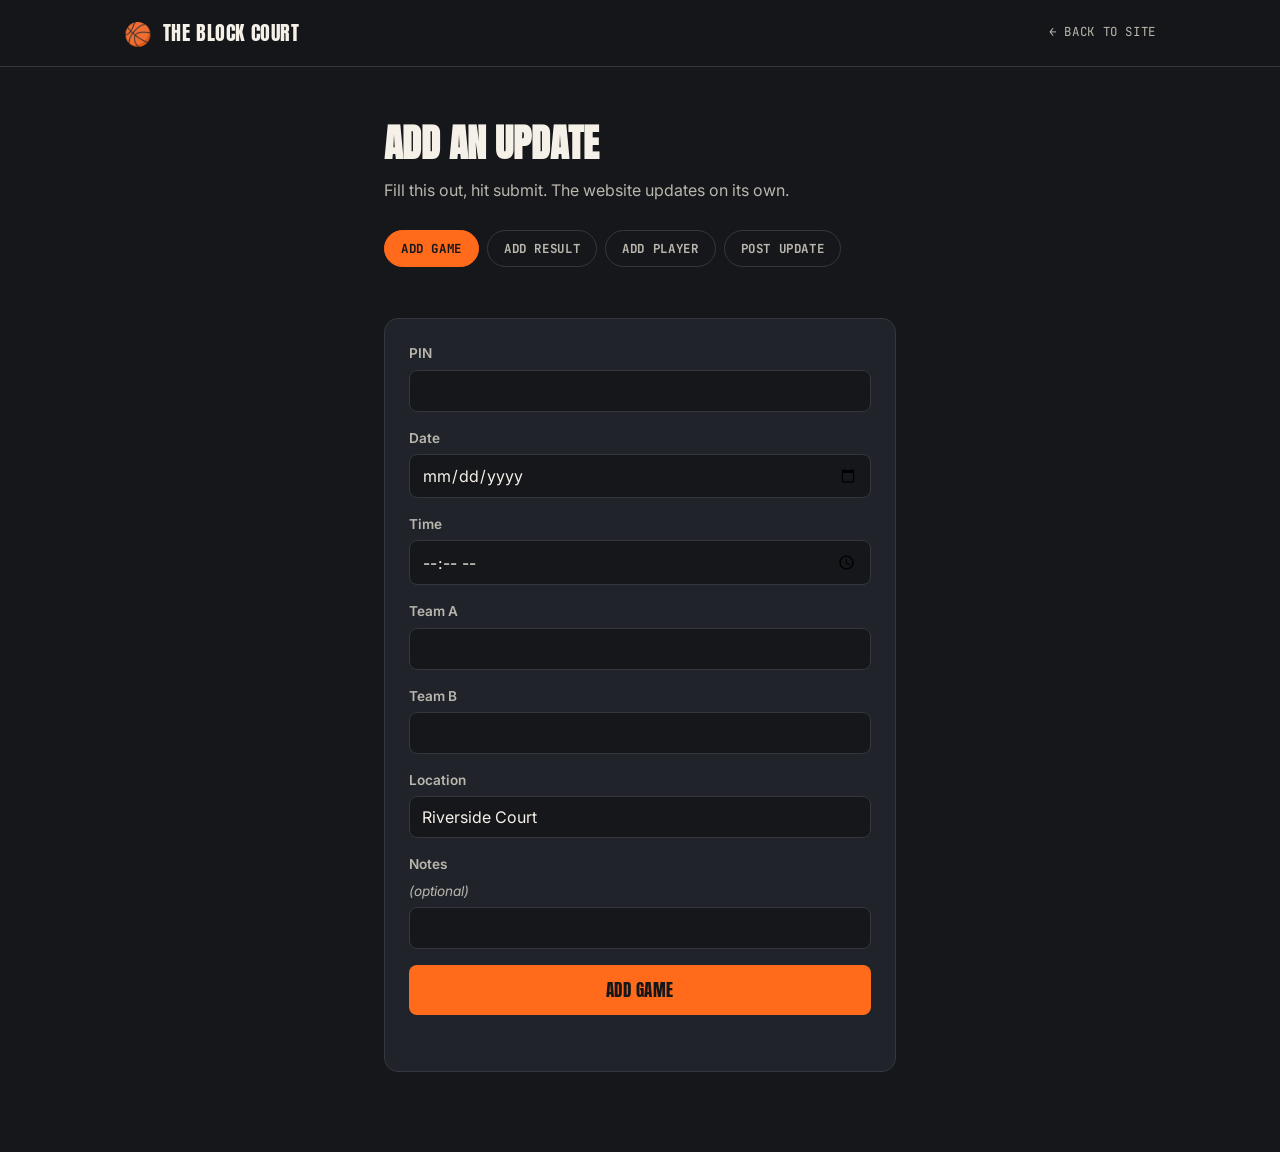
==== admin.html @ b1f1db63 "Add files via upload" ====
<!DOCTYPE html>
<html lang="en">
<head>
<meta charset="UTF-8">
<meta name="viewport" content="width=device-width, initial-scale=1.0">
<title>Update The Block Court</title>
<meta name="robots" content="noindex">

<link rel="preconnect" href="https://fonts.googleapis.com">
<link rel="preconnect" href="https://fonts.gstatic.com" crossorigin>
<link href="https://fonts.googleapis.com/css2?family=Anton&family=Inter:wght@400;500;600;700&family=JetBrains+Mono:wght@500;700&display=swap" rel="stylesheet">

<link rel="stylesheet" href="style.css">
<link rel="stylesheet" href="admin.css">
</head>
<body class="admin-body">

<header class="site-header">
  <div class="wrap header-inner">
    <a href="index.html" class="brand">
      <span class="brand-mark">&#127936;</span>
      <span class="brand-text">THE BLOCK COURT</span>
    </a>
    <a href="index.html" class="back-link">&larr; Back to site</a>
  </div>
</header>

<main class="wrap admin-wrap">

  <h1 class="admin-title">Add an Update</h1>
  <p class="admin-sub">Fill this out, hit submit. The website updates on its own.</p>

  <div class="admin-tabs" role="tablist" aria-label="Update type">
    <button class="admin-tab active" data-target="form-game">Add Game</button>
    <button class="admin-tab" data-target="form-result">Add Result</button>
    <button class="admin-tab" data-target="form-player">Add Player</button>
    <button class="admin-tab" data-target="form-news">Post Update</button>
  </div>

  <p id="pin-status" class="pin-status"></p>

  <!-- ADD GAME -->
  <form id="form-game" class="admin-form" data-sheet="Schedule">
    <label>PIN
      <input type="password" name="pin" inputmode="numeric" required>
    </label>
    <label>Date
      <input type="date" name="Date" required>
    </label>
    <label>Time
      <input type="time" name="Time" required>
    </label>
    <label>Team A
      <input type="text" name="TeamA" required>
    </label>
    <label>Team B
      <input type="text" name="TeamB" required>
    </label>
    <label>Location
      <input type="text" name="Location" value="Riverside Court">
    </label>
    <label>Notes <span class="optional">(optional)</span>
      <input type="text" name="Notes">
    </label>
    <button type="submit" class="admin-submit">Add Game</button>
    <p class="form-message" aria-live="polite"></p>
  </form>

  <!-- ADD RESULT -->
  <form id="form-result" class="admin-form hidden" data-sheet="Results">
    <label>PIN
      <input type="password" name="pin" inputmode="numeric" required>
    </label>
    <label>Date
      <input type="date" name="Date" required>
    </label>
    <label>Team A
      <input type="text" name="TeamA" required>
    </label>
    <label>Score A
      <input type="number" name="ScoreA" min="0" required>
    </label>
    <label>Team B
      <input type="text" name="TeamB" required>
    </label>
    <label>Score B
      <input type="number" name="ScoreB" min="0" required>
    </label>
    <button type="submit" class="admin-submit">Add Result</button>
    <p class="form-message" aria-live="polite"></p>
  </form>

  <!-- ADD PLAYER -->
  <form id="form-player" class="admin-form hidden" data-sheet="Rosters">
    <label>PIN
      <input type="password" name="pin" inputmode="numeric" required>
    </label>
    <label>Team
      <input type="text" name="Team" required>
    </label>
    <label>Player Name
      <input type="text" name="Player" required>
    </label>
    <label>Number <span class="optional">(optional)</span>
      <input type="text" name="Number">
    </label>
    <label>Position <span class="optional">(optional)</span>
      <input type="text" name="Position">
    </label>
    <button type="submit" class="admin-submit">Add Player</button>
    <p class="form-message" aria-live="polite"></p>
  </form>

  <!-- POST UPDATE -->
  <form id="form-news" class="admin-form hidden" data-sheet="Announcements">
    <label>PIN
      <input type="password" name="pin" inputmode="numeric" required>
    </label>
    <label>Title
      <input type="text" name="Title" required>
    </label>
    <label>Message
      <textarea name="Message" rows="3" required></textarea>
    </label>
    <button type="submit" class="admin-submit">Post Update</button>
    <p class="form-message" aria-live="polite"></p>
  </form>

</main>

<script src="admin.js"></script>
</body>
</html>
---- style.css ----
/* ===== Tokens ===== */
:root {
  --asphalt: #15171a;
  --asphalt-soft: #1d2024;
  --asphalt-card: #20242a;
  --chalk: #f5f1e8;
  --chalk-dim: #b9b6ad;
  --ball-orange: #ff6b1a;
  --paint-yellow: #e8b923;
  --net-grey: #6b7280;
  --line: #34383e;

  --font-display: 'Anton', sans-serif;
  --font-body: 'Inter', sans-serif;
  --font-mono: 'JetBrains Mono', monospace;

  --max-width: 1080px;
}

* { box-sizing: border-box; }

html { scroll-behavior: smooth; }
@media (prefers-reduced-motion: reduce) {
  html { scroll-behavior: auto; }
  *, *::before, *::after { animation-duration: 0.001ms !important; transition-duration: 0.001ms !important; }
}

body {
  margin: 0;
  background: var(--asphalt);
  color: var(--chalk);
  font-family: var(--font-body);
  line-height: 1.5;
  -webkit-font-smoothing: antialiased;
}

.wrap {
  max-width: var(--max-width);
  margin: 0 auto;
  padding: 0 24px;
}

a { color: var(--ball-orange); text-decoration: none; }
a:hover { text-decoration: underline; }

:focus-visible {
  outline: 3px solid var(--paint-yellow);
  outline-offset: 3px;
}

.skip-link {
  position: absolute;
  left: -999px;
  top: 0;
  background: var(--paint-yellow);
  color: var(--asphalt);
  padding: 8px 16px;
  z-index: 100;
}
.skip-link:focus { left: 0; }

/* ===== Header ===== */
.site-header {
  position: sticky;
  top: 0;
  z-index: 50;
  background: rgba(21, 23, 26, 0.92);
  backdrop-filter: blur(6px);
  border-bottom: 1px solid var(--line);
}

.header-inner {
  display: flex;
  align-items: center;
  justify-content: space-between;
  padding-top: 16px;
  padding-bottom: 16px;
  gap: 16px;
  flex-wrap: wrap;
}

.brand {
  display: flex;
  align-items: center;
  gap: 10px;
  font-family: var(--font-display);
  font-size: 1.25rem;
  letter-spacing: 0.03em;
  color: var(--chalk);
}
.brand:hover { text-decoration: none; color: var(--ball-orange); }
.brand-mark { font-size: 1.4rem; }

.main-nav {
  display: flex;
  gap: 10px;
  overflow-x: auto;
  -ms-overflow-style: none;
  scrollbar-width: none;
}
.main-nav::-webkit-scrollbar { display: none; }

.main-nav a {
  color: var(--chalk-dim);
  font-family: var(--font-mono);
  font-size: 0.78rem;
  font-weight: 700;
  text-transform: uppercase;
  letter-spacing: 0.06em;
  padding: 8px 14px;
  border: 1px solid var(--line);
  border-radius: 999px;
  white-space: nowrap;
  transition: border-color 0.15s ease, color 0.15s ease;
}
.main-nav a:hover {
  color: var(--ball-orange);
  border-color: var(--ball-orange);
  text-decoration: none;
}

/* ===== Hero ===== */
.hero {
  padding: 64px 0 56px;
  background:
    radial-gradient(ellipse at top right, rgba(255, 107, 26, 0.16), transparent 60%),
    var(--asphalt);
}

.eyebrow {
  font-family: var(--font-mono);
  text-transform: uppercase;
  letter-spacing: 0.12em;
  font-size: 0.78rem;
  color: var(--paint-yellow);
  margin: 0 0 12px;
}

.hero-title {
  font-family: var(--font-display);
  font-size: clamp(2.6rem, 7vw, 4.6rem);
  line-height: 1.02;
  text-transform: uppercase;
  letter-spacing: 0.01em;
  margin: 0 0 28px;
  max-width: 12ch;
}

.hero-sub {
  color: var(--chalk-dim);
  max-width: 38ch;
  margin: 24px 0 0;
}

.next-up-card {
  background: var(--asphalt-card);
  border: 1px solid var(--line);
  border-left: 4px solid var(--ball-orange);
  border-radius: 14px;
  padding: 24px 28px;
  max-width: 560px;
  animation: rise 0.5s ease both;
}
@media (prefers-reduced-motion: reduce) {
  .next-up-card { animation: none; }
}
@keyframes rise {
  from { opacity: 0; transform: translateY(10px); }
  to { opacity: 1; transform: translateY(0); }
}

.next-up-top {
  display: flex;
  justify-content: space-between;
  align-items: baseline;
  gap: 12px;
  margin-bottom: 14px;
  flex-wrap: wrap;
}

.next-up-when {
  font-family: var(--font-mono);
  font-weight: 700;
  letter-spacing: 0.04em;
  color: var(--paint-yellow);
  font-size: 0.95rem;
}

.next-up-countdown {
  font-family: var(--font-mono);
  font-size: 0.72rem;
  text-transform: uppercase;
  color: var(--asphalt);
  background: var(--ball-orange);
  padding: 4px 10px;
  border-radius: 999px;
  font-weight: 700;
}

.next-up-matchup {
  font-family: var(--font-display);
  font-size: clamp(1.5rem, 4vw, 2.1rem);
  text-transform: uppercase;
  line-height: 1.15;
  margin: 0 0 10px;
}

.next-up-vs {
  color: var(--net-grey);
  font-size: 0.7em;
  margin: 0 8px;
}

.next-up-meta {
  color: var(--chalk-dim);
  font-size: 0.9rem;
  margin: 0;
}

.empty-state {
  color: var(--chalk-dim);
  font-style: italic;
}

/* ===== Court divider (signature element) ===== */
.court-divider {
  height: 28px;
  margin: 0 auto;
  max-width: var(--max-width);
  position: relative;
  background-image: repeating-linear-gradient(
    to right,
    var(--line) 0,
    var(--line) 10px,
    transparent 10px,
    transparent 22px
  );
  background-position: center;
  background-size: 100% 2px;
  background-repeat: no-repeat;
}
.court-divider::after {
  content: "";
  position: absolute;
  top: 50%;
  left: 50%;
  width: 14px;
  height: 14px;
  border: 2px solid var(--ball-orange);
  border-radius: 50%;
  transform: translate(-50%, -50%);
  background: var(--asphalt);
}

/* ===== Sections ===== */
.section { padding: 56px 0; }

.section-title {
  font-family: var(--font-display);
  text-transform: uppercase;
  font-size: clamp(1.7rem, 4vw, 2.3rem);
  margin: 0 0 6px;
  letter-spacing: 0.01em;
}

.section-sub {
  color: var(--chalk-dim);
  margin: 0 0 28px;
  font-size: 0.95rem;
}

.loading-text { color: var(--chalk-dim); font-family: var(--font-mono); font-size: 0.85rem; }

/* ===== Schedule cards ===== */
.card-grid {
  display: grid;
  grid-template-columns: repeat(auto-fill, minmax(240px, 1fr));
  gap: 16px;
}

.game-card {
  background: var(--asphalt-card);
  border: 1px solid var(--line);
  border-radius: 12px;
  padding: 20px;
  transition: transform 0.15s ease, border-color 0.15s ease;
}
.game-card:hover { transform: translateY(-3px); border-color: var(--ball-orange); }

.game-card .date {
  font-family: var(--font-mono);
  font-size: 0.78rem;
  color: var(--paint-yellow);
  text-transform: uppercase;
  letter-spacing: 0.05em;
  margin: 0 0 10px;
}

.game-card .matchup {
  font-family: var(--font-display);
  font-size: 1.25rem;
  text-transform: uppercase;
  margin: 0 0 10px;
  line-height: 1.2;
}

.game-card .vs { color: var(--net-grey); font-size: 0.7em; margin: 0 6px; }

.game-card .meta {
  color: var(--chalk-dim);
  font-size: 0.85rem;
  margin: 0;
}

.game-card .notes {
  margin-top: 10px;
  font-size: 0.82rem;
  color: var(--chalk-dim);
  border-top: 1px dashed var(--line);
  padding-top: 10px;
}

/* ===== Results ===== */
.results-list {
  display: flex;
  flex-direction: column;
  gap: 10px;
}

.result-row {
  display: flex;
  align-items: center;
  justify-content: space-between;
  gap: 16px;
  background: var(--asphalt-card);
  border: 1px solid var(--line);
  border-radius: 10px;
  padding: 14px 20px;
  flex-wrap: wrap;
}

.result-date {
  font-family: var(--font-mono);
  font-size: 0.78rem;
  color: var(--chalk-dim);
  min-width: 90px;
}

.result-score {
  font-family: var(--font-display);
  font-size: 1.1rem;
  text-transform: uppercase;
  display: flex;
  align-items: center;
  gap: 10px;
  flex: 1;
}

.team-name.winner { color: var(--ball-orange); }
.team-name.loser { color: var(--chalk-dim); }

.score-num {
  font-family: var(--font-mono);
  font-weight: 700;
}

.result-score .dash { color: var(--net-grey); }

/* ===== Rosters ===== */
.roster-grid {
  display: grid;
  grid-template-columns: repeat(auto-fill, minmax(260px, 1fr));
  gap: 20px;
}

.team-card {
  background: var(--asphalt-card);
  border: 1px solid var(--line);
  border-top: 3px solid var(--paint-yellow);
  border-radius: 12px;
  padding: 20px;
}

.team-card h3 {
  font-family: var(--font-display);
  text-transform: uppercase;
  margin: 0 0 14px;
  font-size: 1.3rem;
}

.player-list {
  list-style: none;
  margin: 0;
  padding: 0;
  display: flex;
  flex-direction: column;
  gap: 8px;
}

.player-chip {
  display: flex;
  align-items: baseline;
  gap: 10px;
  font-size: 0.92rem;
}

.player-number {
  font-family: var(--font-mono);
  color: var(--ball-orange);
  font-weight: 700;
  min-width: 24px;
}

.player-position {
  color: var(--chalk-dim);
  font-size: 0.78rem;
  margin-left: auto;
}

/* ===== News feed ===== */
.news-feed {
  display: flex;
  flex-direction: column;
  gap: 16px;
  max-width: 680px;
}

.news-item {
  background: var(--asphalt-card);
  border: 1px solid var(--line);
  border-radius: 12px;
  padding: 18px 22px;
}

.news-date {
  font-family: var(--font-mono);
  font-size: 0.72rem;
  color: var(--paint-yellow);
  text-transform: uppercase;
  letter-spacing: 0.05em;
  margin: 0 0 6px;
}

.news-title {
  font-weight: 700;
  margin: 0 0 6px;
  font-size: 1.02rem;
}

.news-message {
  color: var(--chalk-dim);
  margin: 0;
  font-size: 0.92rem;
}

/* ===== Footer ===== */
.site-footer {
  border-top: 1px solid var(--line);
  padding: 28px 0 40px;
}

.footer-inner {
  display: flex;
  justify-content: space-between;
  align-items: center;
  flex-wrap: wrap;
  gap: 12px;
  color: var(--chalk-dim);
  font-size: 0.85rem;
}

.footer-inner a {
  font-family: var(--font-mono);
  font-weight: 700;
  font-size: 0.8rem;
  text-transform: uppercase;
}

/* ===== Responsive ===== */
@media (max-width: 600px) {
  .header-inner { flex-direction: column; align-items: flex-start; }
  .next-up-top { flex-direction: column; align-items: flex-start; }
}
---- admin.css ----
/* ===== Admin page specific styles ===== */

.admin-wrap {
  padding: 48px 24px 80px;
  max-width: 560px;
}

.back-link {
  font-family: var(--font-mono);
  font-size: 0.78rem;
  text-transform: uppercase;
  letter-spacing: 0.05em;
  color: var(--chalk-dim);
}
.back-link:hover { color: var(--ball-orange); }

.admin-title {
  font-family: var(--font-display);
  text-transform: uppercase;
  font-size: clamp(1.8rem, 5vw, 2.4rem);
  margin: 0 0 6px;
}

.admin-sub {
  color: var(--chalk-dim);
  margin: 0 0 28px;
}

.admin-tabs {
  display: flex;
  flex-wrap: wrap;
  gap: 8px;
  margin-bottom: 24px;
}

.admin-tab {
  font-family: var(--font-mono);
  font-size: 0.78rem;
  font-weight: 700;
  text-transform: uppercase;
  letter-spacing: 0.05em;
  background: transparent;
  color: var(--chalk-dim);
  border: 1px solid var(--line);
  border-radius: 999px;
  padding: 9px 16px;
  cursor: pointer;
  transition: border-color 0.15s ease, color 0.15s ease, background 0.15s ease;
}

.admin-tab:hover { border-color: var(--ball-orange); color: var(--chalk); }

.admin-tab.active {
  background: var(--ball-orange);
  border-color: var(--ball-orange);
  color: var(--asphalt);
}

.pin-status {
  font-family: var(--font-mono);
  font-size: 0.78rem;
  color: var(--paint-yellow);
  min-height: 1.2em;
  margin: 0 0 12px;
}

.admin-form {
  background: var(--asphalt-card);
  border: 1px solid var(--line);
  border-radius: 14px;
  padding: 24px;
  display: flex;
  flex-direction: column;
  gap: 16px;
}

.admin-form.hidden { display: none; }

.admin-form label {
  display: flex;
  flex-direction: column;
  gap: 6px;
  font-size: 0.85rem;
  font-weight: 600;
  color: var(--chalk-dim);
}

.admin-form .optional {
  font-weight: 400;
  font-style: italic;
  text-transform: none;
  letter-spacing: 0;
}

.admin-form input,
.admin-form textarea {
  font-family: var(--font-body);
  font-size: 1rem;
  color: var(--chalk);
  background: var(--asphalt);
  border: 1px solid var(--line);
  border-radius: 8px;
  padding: 10px 12px;
  resize: vertical;
}

.admin-form input:focus,
.admin-form textarea:focus {
  outline: none;
  border-color: var(--ball-orange);
}

.admin-submit {
  font-family: var(--font-display);
  text-transform: uppercase;
  letter-spacing: 0.03em;
  font-size: 1.05rem;
  background: var(--ball-orange);
  color: var(--asphalt);
  border: none;
  border-radius: 8px;
  padding: 12px 20px;
  cursor: pointer;
  transition: transform 0.1s ease, opacity 0.15s ease;
}

.admin-submit:hover { transform: translateY(-1px); }
.admin-submit:disabled { opacity: 0.6; cursor: not-allowed; transform: none; }

.form-message {
  font-family: var(--font-mono);
  font-size: 0.82rem;
  margin: 0;
  min-height: 1.2em;
}

.form-message.success { color: var(--ball-orange); }
.form-message.error { color: #ff5c5c; }
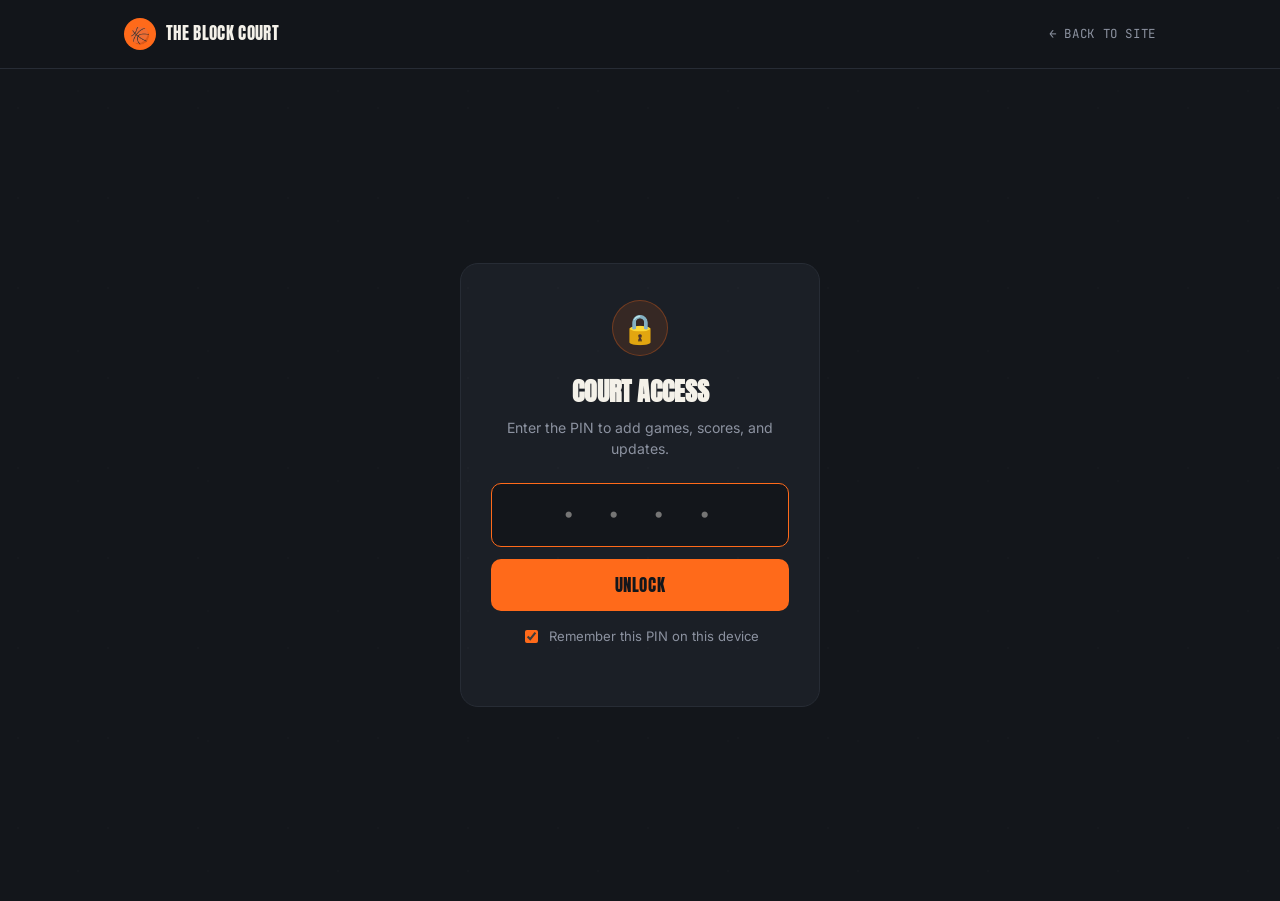
==== commit 7296bf91: "Add files via upload" ====
--- a/admin.html
+++ b/admin.html
@@ -25,10 +25,46 @@
   </div>
 </header>
 
-<main class="wrap admin-wrap">
+<!-- ===== PIN GATE — shown until correct PIN is entered ===== -->
+<div id="pin-gate" class="pin-gate">
+  <div class="pin-gate-card">
+    <div class="pin-gate-icon">&#128274;</div>
+    <h1 class="pin-gate-title">Court Access</h1>
+    <p class="pin-gate-sub">Enter the PIN to add games, scores, and updates.</p>
 
-  <h1 class="admin-title">Add an Update</h1>
-  <p class="admin-sub">Fill this out, hit submit. The website updates on its own.</p>
+    <form id="pin-gate-form" autocomplete="off">
+      <input
+        id="pin-gate-input"
+        type="password"
+        inputmode="numeric"
+        pattern="[0-9]*"
+        maxlength="12"
+        placeholder="• • • •"
+        aria-label="Admin PIN"
+        autofocus
+      >
+      <button type="submit" class="pin-gate-submit">Unlock</button>
+    </form>
+
+    <label class="pin-remember">
+      <input type="checkbox" id="pin-remember-check" checked>
+      Remember this PIN on this device
+    </label>
+
+    <p id="pin-gate-error" class="pin-gate-error" aria-live="polite"></p>
+  </div>
+</div>
+
+<!-- ===== ADMIN CONTENT — hidden until unlocked ===== -->
+<main class="wrap admin-wrap hidden" id="admin-main">
+
+  <div class="admin-head">
+    <div>
+      <h1 class="admin-title">Add an Update</h1>
+      <p class="admin-sub">Fill this out, hit submit. The website updates on its own.</p>
+    </div>
+    <button id="lock-btn" class="lock-btn" type="button" title="Lock admin">&#128274; Lock</button>
+  </div>
 
   <div class="admin-tabs" role="tablist" aria-label="Update type">
     <button class="admin-tab active" data-target="form-game">Add Game</button>
@@ -37,13 +73,8 @@
     <button class="admin-tab" data-target="form-news">Post Update</button>
   </div>
 
-  <p id="pin-status" class="pin-status"></p>
-
   <!-- ADD GAME -->
   <form id="form-game" class="admin-form" data-sheet="Schedule">
-    <label>PIN
-      <input type="password" name="pin" inputmode="numeric" required>
-    </label>
     <label>Date
       <input type="date" name="Date" required>
     </label>
@@ -68,9 +99,6 @@
 
   <!-- ADD RESULT -->
   <form id="form-result" class="admin-form hidden" data-sheet="Results">
-    <label>PIN
-      <input type="password" name="pin" inputmode="numeric" required>
-    </label>
     <label>Date
       <input type="date" name="Date" required>
     </label>
@@ -92,9 +120,6 @@
 
   <!-- ADD PLAYER -->
   <form id="form-player" class="admin-form hidden" data-sheet="Rosters">
-    <label>PIN
-      <input type="password" name="pin" inputmode="numeric" required>
-    </label>
     <label>Team
       <input type="text" name="Team" required>
     </label>
@@ -113,9 +138,6 @@
 
   <!-- POST UPDATE -->
   <form id="form-news" class="admin-form hidden" data-sheet="Announcements">
-    <label>PIN
-      <input type="password" name="pin" inputmode="numeric" required>
-    </label>
     <label>Title
       <input type="text" name="Title" required>
     </label>
--- a/style.css
+++ b/style.css
@@ -1,29 +1,30 @@
-/* ===== Tokens ===== */
+/* =========================================================
+   THE BLOCK COURT — stylesheet
+   ========================================================= */
+
 :root {
-  --asphalt: #15171a;
-  --asphalt-soft: #1d2024;
-  --asphalt-card: #20242a;
-  --chalk: #f5f1e8;
-  --chalk-dim: #b9b6ad;
-  --ball-orange: #ff6b1a;
-  --paint-yellow: #e8b923;
-  --net-grey: #6b7280;
-  --line: #34383e;
-
-  --font-display: 'Anton', sans-serif;
-  --font-body: 'Inter', sans-serif;
-  --font-mono: 'JetBrains Mono', monospace;
-
-  --max-width: 1080px;
+  --asphalt: #13161B;
+  --asphalt-card: #1B1F26;
+  --asphalt-card-2: #20242C;
+  --ball-orange: #FF6A1A;
+  --ball-orange-dim: #C9551A;
+  --paint-yellow: #F4C430;
+  --chalk: #F4F1E9;
+  --chalk-dim: #8C92A0;
+  --line: #272C35;
+  --win: #4ADE80;
+  --loss: #6B7280;
+
+  --font-display: "Anton", sans-serif;
+  --font-body: "Inter", sans-serif;
+  --font-mono: "JetBrains Mono", monospace;
+
+  --wrap: 1080px;
 }
 
 * { box-sizing: border-box; }
 
 html { scroll-behavior: smooth; }
-@media (prefers-reduced-motion: reduce) {
-  html { scroll-behavior: auto; }
-  *, *::before, *::after { animation-duration: 0.001ms !important; transition-duration: 0.001ms !important; }
-}
 
 body {
   margin: 0;
@@ -34,38 +35,56 @@
   -webkit-font-smoothing: antialiased;
 }
 
-.wrap {
-  max-width: var(--max-width);
-  margin: 0 auto;
-  padding: 0 24px;
+/* subtle asphalt texture */
+body::before {
+  content: "";
+  position: fixed;
+  inset: 0;
+  pointer-events: none;
+  z-index: 0;
+  background-image:
+    radial-gradient(circle at 20% 20%, rgba(255,255,255,0.015) 1px, transparent 1px),
+    radial-gradient(circle at 60% 70%, rgba(255,255,255,0.012) 1px, transparent 1px);
+  background-size: 90px 90px, 130px 130px;
 }
 
 a { color: var(--ball-orange); text-decoration: none; }
-a:hover { text-decoration: underline; }
-
-:focus-visible {
-  outline: 3px solid var(--paint-yellow);
-  outline-offset: 3px;
-}
+a:hover { color: var(--paint-yellow); }
+
+img { max-width: 100%; display: block; }
+
+.wrap { max-width: var(--wrap); margin: 0 auto; padding: 0 24px; }
 
 .skip-link {
   position: absolute;
-  left: -999px;
+  left: -9999px;
   top: 0;
-  background: var(--paint-yellow);
+  background: var(--ball-orange);
   color: var(--asphalt);
-  padding: 8px 16px;
+  padding: 10px 16px;
   z-index: 100;
-}
-.skip-link:focus { left: 0; }
+  font-family: var(--font-mono);
+  font-weight: 700;
+}
+.skip-link:focus { left: 16px; top: 16px; }
+
+:focus-visible {
+  outline: 2px solid var(--paint-yellow);
+  outline-offset: 3px;
+}
+
+@media (prefers-reduced-motion: reduce) {
+  *, *::before, *::after { animation-duration: 0.001ms !important; transition-duration: 0.001ms !important; }
+}
 
 /* ===== Header ===== */
+
 .site-header {
   position: sticky;
   top: 0;
   z-index: 50;
-  background: rgba(21, 23, 26, 0.92);
-  backdrop-filter: blur(6px);
+  background: rgba(19, 22, 27, 0.88);
+  backdrop-filter: blur(10px);
   border-bottom: 1px solid var(--line);
 }
 
@@ -73,369 +92,423 @@
   display: flex;
   align-items: center;
   justify-content: space-between;
-  padding-top: 16px;
-  padding-bottom: 16px;
-  gap: 16px;
-  flex-wrap: wrap;
+  height: 68px;
 }
 
 .brand {
   display: flex;
   align-items: center;
   gap: 10px;
+  color: var(--chalk);
   font-family: var(--font-display);
-  font-size: 1.25rem;
-  letter-spacing: 0.03em;
-  color: var(--chalk);
-}
-.brand:hover { text-decoration: none; color: var(--ball-orange); }
-.brand-mark { font-size: 1.4rem; }
-
-.main-nav {
-  display: flex;
-  gap: 10px;
-  overflow-x: auto;
-  -ms-overflow-style: none;
-  scrollbar-width: none;
-}
-.main-nav::-webkit-scrollbar { display: none; }
-
+  letter-spacing: 0.02em;
+  font-size: 1.05rem;
+  text-transform: uppercase;
+}
+.brand:hover { color: var(--chalk); }
+.brand-mark {
+  display: inline-flex;
+  width: 32px; height: 32px;
+  align-items: center; justify-content: center;
+  background: var(--ball-orange);
+  color: var(--asphalt);
+  border-radius: 50%;
+  font-size: 1rem;
+}
+
+.main-nav { display: flex; gap: 28px; }
 .main-nav a {
   color: var(--chalk-dim);
   font-family: var(--font-mono);
   font-size: 0.78rem;
   font-weight: 700;
   text-transform: uppercase;
-  letter-spacing: 0.06em;
-  padding: 8px 14px;
-  border: 1px solid var(--line);
-  border-radius: 999px;
-  white-space: nowrap;
-  transition: border-color 0.15s ease, color 0.15s ease;
-}
-.main-nav a:hover {
+  letter-spacing: 0.08em;
+  position: relative;
+  padding: 4px 0;
+}
+.main-nav a::after {
+  content: "";
+  position: absolute;
+  left: 0; bottom: -2px;
+  width: 0; height: 2px;
+  background: var(--ball-orange);
+  transition: width 0.18s ease;
+}
+.main-nav a:hover { color: var(--chalk); }
+.main-nav a:hover::after { width: 100%; }
+
+@media (max-width: 640px) {
+  .main-nav { gap: 16px; }
+  .main-nav a { font-size: 0.68rem; letter-spacing: 0.04em; }
+  .brand-text { font-size: 0.85rem; }
+}
+
+/* ===== Hero ===== */
+
+.hero {
+  position: relative;
+  padding: 56px 0 48px;
+  overflow: hidden;
+}
+
+.hero-inner { position: relative; z-index: 1; }
+
+.eyebrow {
+  font-family: var(--font-mono);
+  font-size: 0.78rem;
+  font-weight: 700;
+  text-transform: uppercase;
+  letter-spacing: 0.14em;
   color: var(--ball-orange);
-  border-color: var(--ball-orange);
-  text-decoration: none;
-}
-
-/* ===== Hero ===== */
-.hero {
-  padding: 64px 0 56px;
-  background:
-    radial-gradient(ellipse at top right, rgba(255, 107, 26, 0.16), transparent 60%),
-    var(--asphalt);
-}
-
-.eyebrow {
-  font-family: var(--font-mono);
-  text-transform: uppercase;
-  letter-spacing: 0.12em;
-  font-size: 0.78rem;
-  color: var(--paint-yellow);
   margin: 0 0 12px;
 }
 
 .hero-title {
   font-family: var(--font-display);
-  font-size: clamp(2.6rem, 7vw, 4.6rem);
-  line-height: 1.02;
-  text-transform: uppercase;
+  text-transform: uppercase;
+  font-size: clamp(2.6rem, 8vw, 4.6rem);
+  line-height: 0.96;
   letter-spacing: 0.01em;
   margin: 0 0 28px;
-  max-width: 12ch;
-}
-
-.hero-sub {
-  color: var(--chalk-dim);
-  max-width: 38ch;
-  margin: 24px 0 0;
-}
+  max-width: 11ch;
+}
+
+/* ===== Next Up scoreboard card ===== */
 
 .next-up-card {
-  background: var(--asphalt-card);
+  position: relative;
+  background:
+    linear-gradient(180deg, var(--asphalt-card-2), var(--asphalt-card));
   border: 1px solid var(--line);
-  border-left: 4px solid var(--ball-orange);
-  border-radius: 14px;
-  padding: 24px 28px;
-  max-width: 560px;
-  animation: rise 0.5s ease both;
-}
-@media (prefers-reduced-motion: reduce) {
-  .next-up-card { animation: none; }
-}
-@keyframes rise {
-  from { opacity: 0; transform: translateY(10px); }
-  to { opacity: 1; transform: translateY(0); }
+  border-radius: 18px;
+  padding: 28px 26px 26px;
+  max-width: 620px;
+  overflow: hidden;
+}
+
+/* court-arc watermark — signature element */
+.next-up-card::after {
+  content: "";
+  position: absolute;
+  right: -90px;
+  bottom: -110px;
+  width: 260px;
+  height: 260px;
+  border: 2px solid rgba(255, 106, 26, 0.14);
+  border-radius: 50%;
+  pointer-events: none;
+}
+.next-up-card::before {
+  content: "";
+  position: absolute;
+  right: -10px;
+  top: -10px;
+  width: 3px;
+  height: 70px;
+  background: repeating-linear-gradient(
+    180deg,
+    rgba(244, 196, 48, 0.35) 0 6px,
+    transparent 6px 12px
+  );
+  pointer-events: none;
 }
 
 .next-up-top {
   display: flex;
+  align-items: center;
   justify-content: space-between;
-  align-items: baseline;
-  gap: 12px;
-  margin-bottom: 14px;
-  flex-wrap: wrap;
+  margin-bottom: 16px;
 }
 
 .next-up-when {
   font-family: var(--font-mono);
-  font-weight: 700;
+  font-size: 0.82rem;
+  font-weight: 500;
+  color: var(--chalk-dim);
+  text-transform: uppercase;
   letter-spacing: 0.04em;
-  color: var(--paint-yellow);
-  font-size: 0.95rem;
 }
 
 .next-up-countdown {
   font-family: var(--font-mono);
-  font-size: 0.72rem;
-  text-transform: uppercase;
+  font-size: 0.74rem;
+  font-weight: 700;
+  text-transform: uppercase;
+  letter-spacing: 0.08em;
+  background: var(--ball-orange);
   color: var(--asphalt);
-  background: var(--ball-orange);
-  padding: 4px 10px;
+  padding: 5px 11px;
   border-radius: 999px;
-  font-weight: 700;
 }
 
 .next-up-matchup {
   font-family: var(--font-display);
-  font-size: clamp(1.5rem, 4vw, 2.1rem);
-  text-transform: uppercase;
-  line-height: 1.15;
-  margin: 0 0 10px;
+  text-transform: uppercase;
+  font-size: clamp(1.5rem, 4.5vw, 2.1rem);
+  display: flex;
+  align-items: center;
+  gap: 16px;
+  margin: 0 0 14px;
+  flex-wrap: wrap;
 }
 
 .next-up-vs {
-  color: var(--net-grey);
-  font-size: 0.7em;
-  margin: 0 8px;
+  font-family: var(--font-mono);
+  font-size: 0.85rem;
+  color: var(--paint-yellow);
+  background: rgba(244, 196, 48, 0.1);
+  border: 1px solid rgba(244, 196, 48, 0.3);
+  border-radius: 6px;
+  padding: 3px 9px;
 }
 
 .next-up-meta {
-  color: var(--chalk-dim);
-  font-size: 0.9rem;
+  font-size: 0.92rem;
+  color: var(--chalk-dim);
   margin: 0;
-}
-
-.empty-state {
-  color: var(--chalk-dim);
-  font-style: italic;
-}
-
-/* ===== Court divider (signature element) ===== */
+  position: relative;
+  z-index: 1;
+}
+
+.hero-sub {
+  margin: 22px 0 0;
+  color: var(--chalk-dim);
+  font-size: 0.95rem;
+  max-width: 42ch;
+}
+
+/* ===== Court divider — signature device ===== */
+
 .court-divider {
   height: 28px;
-  margin: 0 auto;
-  max-width: var(--max-width);
   position: relative;
-  background-image: repeating-linear-gradient(
-    to right,
-    var(--line) 0,
-    var(--line) 10px,
-    transparent 10px,
-    transparent 22px
+  margin: 8px 0;
+}
+.court-divider::before {
+  content: "";
+  position: absolute;
+  top: 50%;
+  left: 0; right: 0;
+  height: 1px;
+  background: repeating-linear-gradient(
+    90deg,
+    var(--line) 0 14px,
+    transparent 14px 26px
   );
-  background-position: center;
-  background-size: 100% 2px;
-  background-repeat: no-repeat;
 }
 .court-divider::after {
   content: "";
   position: absolute;
-  top: 50%;
-  left: 50%;
-  width: 14px;
-  height: 14px;
-  border: 2px solid var(--ball-orange);
+  top: 50%; left: 50%;
+  width: 10px; height: 10px;
+  margin: -5px 0 0 -5px;
   border-radius: 50%;
-  transform: translate(-50%, -50%);
-  background: var(--asphalt);
+  background: var(--ball-orange-dim);
+  opacity: 0.5;
 }
 
 /* ===== Sections ===== */
-.section { padding: 56px 0; }
+
+.section { padding: 44px 0; }
 
 .section-title {
   font-family: var(--font-display);
   text-transform: uppercase;
-  font-size: clamp(1.7rem, 4vw, 2.3rem);
-  margin: 0 0 6px;
+  font-size: clamp(1.5rem, 4vw, 2rem);
+  margin: 0 0 4px;
   letter-spacing: 0.01em;
 }
 
 .section-sub {
   color: var(--chalk-dim);
-  margin: 0 0 28px;
-  font-size: 0.95rem;
-}
-
-.loading-text { color: var(--chalk-dim); font-family: var(--font-mono); font-size: 0.85rem; }
+  margin: 0 0 26px;
+  font-size: 0.92rem;
+}
+
+.loading-text, .empty-state {
+  color: var(--chalk-dim);
+  font-family: var(--font-mono);
+  font-size: 0.85rem;
+}
 
 /* ===== Schedule cards ===== */
+
 .card-grid {
   display: grid;
-  grid-template-columns: repeat(auto-fill, minmax(240px, 1fr));
-  gap: 16px;
+  grid-template-columns: repeat(auto-fill, minmax(250px, 1fr));
+  gap: 14px;
 }
 
 .game-card {
   background: var(--asphalt-card);
   border: 1px solid var(--line);
-  border-radius: 12px;
-  padding: 20px;
-  transition: transform 0.15s ease, border-color 0.15s ease;
-}
-.game-card:hover { transform: translateY(-3px); border-color: var(--ball-orange); }
+  border-radius: 14px;
+  padding: 18px 18px 16px;
+  transition: border-color 0.15s ease, transform 0.15s ease;
+}
+.game-card:hover {
+  border-color: var(--ball-orange-dim);
+  transform: translateY(-2px);
+}
 
 .game-card .date {
   font-family: var(--font-mono);
-  font-size: 0.78rem;
+  font-size: 0.74rem;
+  font-weight: 700;
+  text-transform: uppercase;
+  letter-spacing: 0.06em;
   color: var(--paint-yellow);
-  text-transform: uppercase;
-  letter-spacing: 0.05em;
   margin: 0 0 10px;
 }
 
 .game-card .matchup {
   font-family: var(--font-display);
+  text-transform: uppercase;
   font-size: 1.25rem;
-  text-transform: uppercase;
-  margin: 0 0 10px;
-  line-height: 1.2;
-}
-
-.game-card .vs { color: var(--net-grey); font-size: 0.7em; margin: 0 6px; }
+  display: flex;
+  align-items: baseline;
+  gap: 10px;
+  margin: 0 0 8px;
+}
+.game-card .vs {
+  font-family: var(--font-mono);
+  font-size: 0.65rem;
+  color: var(--chalk-dim);
+  text-transform: uppercase;
+}
 
 .game-card .meta {
-  color: var(--chalk-dim);
   font-size: 0.85rem;
+  color: var(--chalk-dim);
   margin: 0;
 }
 
 .game-card .notes {
-  margin-top: 10px;
   font-size: 0.82rem;
-  color: var(--chalk-dim);
-  border-top: 1px dashed var(--line);
-  padding-top: 10px;
+  color: var(--ball-orange);
+  margin: 8px 0 0;
+  font-style: italic;
 }
 
 /* ===== Results ===== */
+
 .results-list {
   display: flex;
   flex-direction: column;
-  gap: 10px;
+  gap: 8px;
 }
 
 .result-row {
   display: flex;
   align-items: center;
   justify-content: space-between;
-  gap: 16px;
   background: var(--asphalt-card);
   border: 1px solid var(--line);
   border-radius: 10px;
-  padding: 14px 20px;
+  padding: 14px 18px;
   flex-wrap: wrap;
+  gap: 8px;
 }
 
 .result-date {
   font-family: var(--font-mono);
-  font-size: 0.78rem;
-  color: var(--chalk-dim);
+  font-size: 0.72rem;
+  color: var(--chalk-dim);
+  text-transform: uppercase;
+  letter-spacing: 0.05em;
   min-width: 90px;
 }
 
 .result-score {
-  font-family: var(--font-display);
+  display: flex;
+  align-items: center;
+  gap: 10px;
+  font-family: var(--font-mono);
+}
+
+.team-name { font-size: 0.92rem; font-weight: 500; color: var(--chalk-dim); }
+.team-name.winner { color: var(--chalk); font-weight: 700; }
+.team-name.loser { opacity: 0.6; }
+
+.score-num {
   font-size: 1.1rem;
-  text-transform: uppercase;
-  display: flex;
-  align-items: center;
-  gap: 10px;
-  flex: 1;
-}
-
-.team-name.winner { color: var(--ball-orange); }
-.team-name.loser { color: var(--chalk-dim); }
-
-.score-num {
-  font-family: var(--font-mono);
-  font-weight: 700;
-}
-
-.result-score .dash { color: var(--net-grey); }
+  font-weight: 700;
+  min-width: 1.6ch;
+  text-align: center;
+}
+
+.dash { color: var(--chalk-dim); }
 
 /* ===== Rosters ===== */
+
 .roster-grid {
   display: grid;
   grid-template-columns: repeat(auto-fill, minmax(260px, 1fr));
-  gap: 20px;
+  gap: 16px;
 }
 
 .team-card {
   background: var(--asphalt-card);
   border: 1px solid var(--line);
-  border-top: 3px solid var(--paint-yellow);
-  border-radius: 12px;
+  border-radius: 14px;
   padding: 20px;
 }
 
 .team-card h3 {
   font-family: var(--font-display);
   text-transform: uppercase;
+  font-size: 1.15rem;
   margin: 0 0 14px;
-  font-size: 1.3rem;
-}
-
-.player-list {
-  list-style: none;
-  margin: 0;
-  padding: 0;
-  display: flex;
-  flex-direction: column;
-  gap: 8px;
-}
+  padding-bottom: 12px;
+  border-bottom: 1px dashed var(--line);
+  color: var(--ball-orange);
+}
+
+.player-list { list-style: none; margin: 0; padding: 0; display: flex; flex-direction: column; gap: 9px; }
 
 .player-chip {
   display: flex;
-  align-items: baseline;
+  align-items: center;
   gap: 10px;
-  font-size: 0.92rem;
+  font-size: 0.9rem;
 }
 
 .player-number {
   font-family: var(--font-mono);
-  color: var(--ball-orange);
-  font-weight: 700;
-  min-width: 24px;
+  font-weight: 700;
+  font-size: 0.78rem;
+  color: var(--asphalt);
+  background: var(--paint-yellow);
+  border-radius: 5px;
+  padding: 2px 6px;
+  min-width: 2.2em;
+  text-align: center;
 }
 
 .player-position {
-  color: var(--chalk-dim);
-  font-size: 0.78rem;
   margin-left: auto;
-}
-
-/* ===== News feed ===== */
-.news-feed {
-  display: flex;
-  flex-direction: column;
-  gap: 16px;
-  max-width: 680px;
-}
+  font-family: var(--font-mono);
+  font-size: 0.7rem;
+  color: var(--chalk-dim);
+  text-transform: uppercase;
+}
+
+/* ===== Court Talk / News ===== */
+
+.news-feed { display: flex; flex-direction: column; gap: 12px; max-width: 680px; }
 
 .news-item {
   background: var(--asphalt-card);
-  border: 1px solid var(--line);
-  border-radius: 12px;
-  padding: 18px 22px;
+  border-left: 3px solid var(--ball-orange);
+  border-radius: 0 12px 12px 0;
+  padding: 16px 18px;
 }
 
 .news-date {
   font-family: var(--font-mono);
-  font-size: 0.72rem;
-  color: var(--paint-yellow);
+  font-size: 0.7rem;
+  color: var(--chalk-dim);
   text-transform: uppercase;
   letter-spacing: 0.05em;
   margin: 0 0 6px;
@@ -443,41 +516,44 @@
 
 .news-title {
   font-weight: 700;
-  margin: 0 0 6px;
-  font-size: 1.02rem;
+  font-size: 1rem;
+  margin: 0 0 4px;
 }
 
 .news-message {
+  font-size: 0.9rem;
   color: var(--chalk-dim);
   margin: 0;
-  font-size: 0.92rem;
 }
 
 /* ===== Footer ===== */
+
 .site-footer {
   border-top: 1px solid var(--line);
   padding: 28px 0 40px;
+  margin-top: 20px;
 }
 
 .footer-inner {
   display: flex;
+  align-items: center;
   justify-content: space-between;
-  align-items: center;
   flex-wrap: wrap;
-  gap: 12px;
-  color: var(--chalk-dim);
-  font-size: 0.85rem;
+  gap: 10px;
+}
+
+.footer-inner p {
+  font-family: var(--font-mono);
+  font-size: 0.76rem;
+  color: var(--chalk-dim);
+  margin: 0;
 }
 
 .footer-inner a {
   font-family: var(--font-mono);
-  font-weight: 700;
-  font-size: 0.8rem;
-  text-transform: uppercase;
-}
-
-/* ===== Responsive ===== */
-@media (max-width: 600px) {
-  .header-inner { flex-direction: column; align-items: flex-start; }
-  .next-up-top { flex-direction: column; align-items: flex-start; }
-}
+  font-size: 0.78rem;
+  font-weight: 700;
+}
+
+/* ===== Admin body shared base (admin.css adds the rest) ===== */
+.admin-body { background: var(--asphalt); }
--- a/admin.css
+++ b/admin.css
@@ -1,7 +1,116 @@
 /* ===== Admin page specific styles ===== */
 
+.hidden { display: none !important; }
+
+/* ===== PIN Gate ===== */
+
+.pin-gate {
+  min-height: calc(100vh - 68px);
+  display: flex;
+  align-items: center;
+  justify-content: center;
+  padding: 40px 24px;
+  transition: opacity 0.28s ease;
+}
+.pin-gate.unlocking { opacity: 0; }
+
+.pin-gate-card {
+  width: 100%;
+  max-width: 360px;
+  background: var(--asphalt-card);
+  border: 1px solid var(--line);
+  border-radius: 18px;
+  padding: 36px 30px 30px;
+  text-align: center;
+}
+
+.pin-gate-card.shake { animation: pinShake 0.35s ease; }
+@keyframes pinShake {
+  0%, 100% { transform: translateX(0); }
+  25% { transform: translateX(-8px); }
+  75% { transform: translateX(8px); }
+}
+
+.pin-gate-icon {
+  font-size: 1.8rem;
+  width: 56px; height: 56px;
+  margin: 0 auto 16px;
+  display: flex; align-items: center; justify-content: center;
+  background: rgba(255, 106, 26, 0.12);
+  border: 1px solid rgba(255, 106, 26, 0.3);
+  border-radius: 50%;
+}
+
+.pin-gate-title {
+  font-family: var(--font-display);
+  text-transform: uppercase;
+  font-size: 1.6rem;
+  margin: 0 0 6px;
+}
+
+.pin-gate-sub {
+  color: var(--chalk-dim);
+  font-size: 0.88rem;
+  margin: 0 0 24px;
+}
+
+#pin-gate-form { display: flex; flex-direction: column; gap: 12px; }
+
+#pin-gate-input {
+  font-family: var(--font-mono);
+  font-size: 1.6rem;
+  letter-spacing: 0.3em;
+  text-align: center;
+  color: var(--chalk);
+  background: var(--asphalt);
+  border: 1px solid var(--line);
+  border-radius: 10px;
+  padding: 14px 12px;
+}
+#pin-gate-input:focus {
+  outline: none;
+  border-color: var(--ball-orange);
+}
+
+.pin-gate-submit {
+  font-family: var(--font-display);
+  text-transform: uppercase;
+  letter-spacing: 0.03em;
+  font-size: 1.05rem;
+  background: var(--ball-orange);
+  color: var(--asphalt);
+  border: none;
+  border-radius: 10px;
+  padding: 13px 20px;
+  cursor: pointer;
+  transition: transform 0.1s ease;
+}
+.pin-gate-submit:hover { transform: translateY(-1px); }
+
+.pin-remember {
+  display: flex;
+  align-items: center;
+  justify-content: center;
+  gap: 8px;
+  margin-top: 16px;
+  font-size: 0.82rem;
+  color: var(--chalk-dim);
+  cursor: pointer;
+}
+.pin-remember input { accent-color: var(--ball-orange); }
+
+.pin-gate-error {
+  font-family: var(--font-mono);
+  font-size: 0.8rem;
+  color: #ff5c5c;
+  min-height: 1.2em;
+  margin: 14px 0 0;
+}
+
+/* ===== Admin content ===== */
+
 .admin-wrap {
-  padding: 48px 24px 80px;
+  padding: 40px 24px 80px;
   max-width: 560px;
 }
 
@@ -13,6 +122,14 @@
   color: var(--chalk-dim);
 }
 .back-link:hover { color: var(--ball-orange); }
+
+.admin-head {
+  display: flex;
+  align-items: flex-start;
+  justify-content: space-between;
+  gap: 16px;
+  margin-bottom: 24px;
+}
 
 .admin-title {
   font-family: var(--font-display);
@@ -23,8 +140,25 @@
 
 .admin-sub {
   color: var(--chalk-dim);
-  margin: 0 0 28px;
-}
+  margin: 0;
+}
+
+.lock-btn {
+  flex-shrink: 0;
+  font-family: var(--font-mono);
+  font-size: 0.74rem;
+  font-weight: 700;
+  text-transform: uppercase;
+  letter-spacing: 0.05em;
+  background: transparent;
+  color: var(--chalk-dim);
+  border: 1px solid var(--line);
+  border-radius: 999px;
+  padding: 8px 14px;
+  cursor: pointer;
+  white-space: nowrap;
+}
+.lock-btn:hover { border-color: var(--ball-orange); color: var(--chalk); }
 
 .admin-tabs {
   display: flex;
@@ -56,14 +190,6 @@
   color: var(--asphalt);
 }
 
-.pin-status {
-  font-family: var(--font-mono);
-  font-size: 0.78rem;
-  color: var(--paint-yellow);
-  min-height: 1.2em;
-  margin: 0 0 12px;
-}
-
 .admin-form {
   background: var(--asphalt-card);
   border: 1px solid var(--line);
@@ -73,8 +199,6 @@
   flex-direction: column;
   gap: 16px;
 }
-
-.admin-form.hidden { display: none; }
 
 .admin-form label {
   display: flex;
